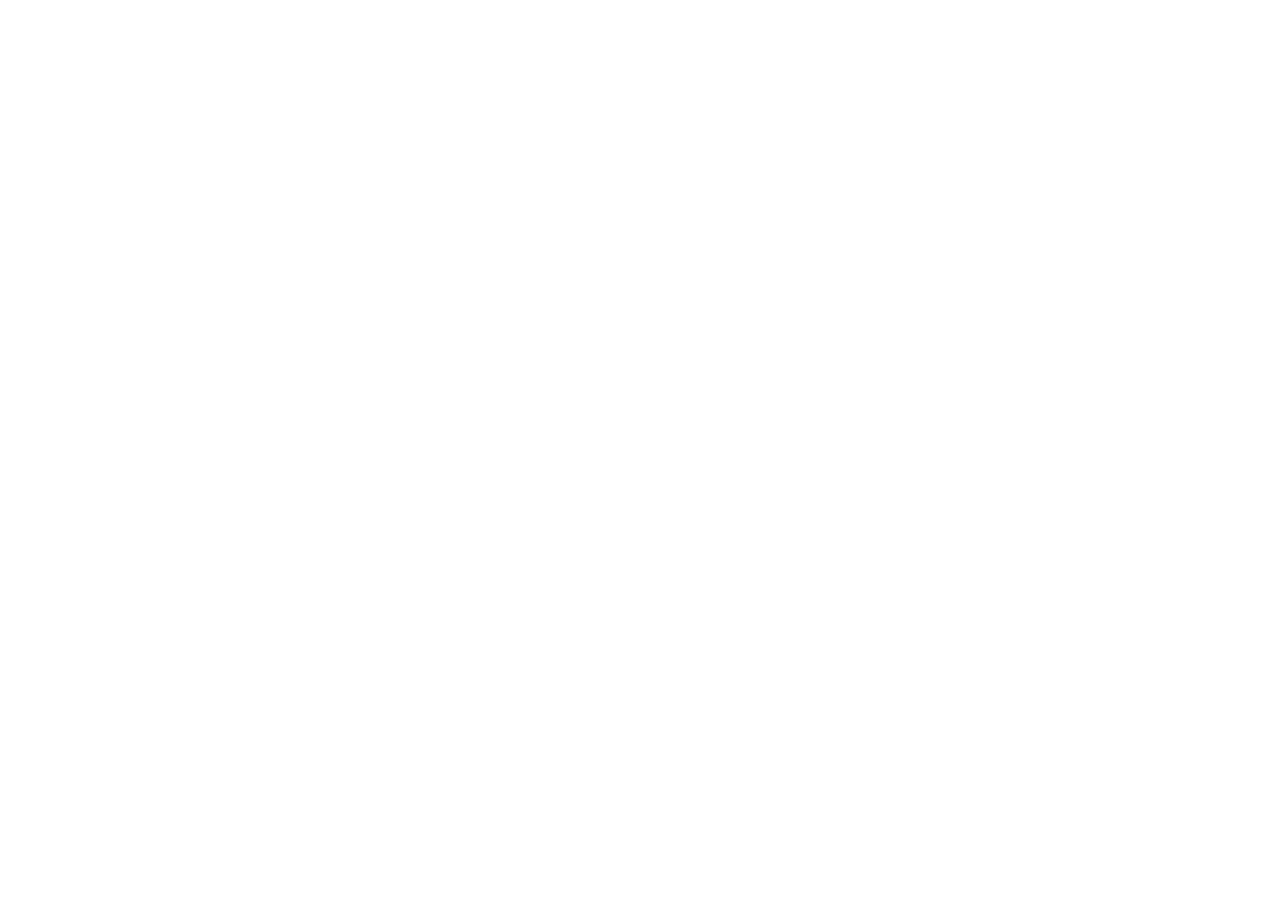
==== index.html @ b153191f "Initial commit" ====
<!DOCTYPE html>
<html lang="en">
  <head>
    <meta charset="UTF-8" />
    <meta name="viewport" content="width=device-width, initial-scale=1.0" />
    <title>Document</title>
    <link rel="stylesheet" href="css/styles.css" />
  </head>
  <body>
    <script src="js/scripts.js"></script>
  </body>
</html>
---- css/styles.css ----
*{
    box-sizing: border-box;
}

html{
    scroll-behavior: smooth;
}

img{
    display: block;
    max-width: 100%;
}

a{
    text-decoration: none;
    color: inherit;
}

ul{
    list-style: none;
    padding-left: 0;
    margin-top: 0;
    margin-bottom: 0;
}

body{
    font-family: sans-serif;
    margin: 0;
}
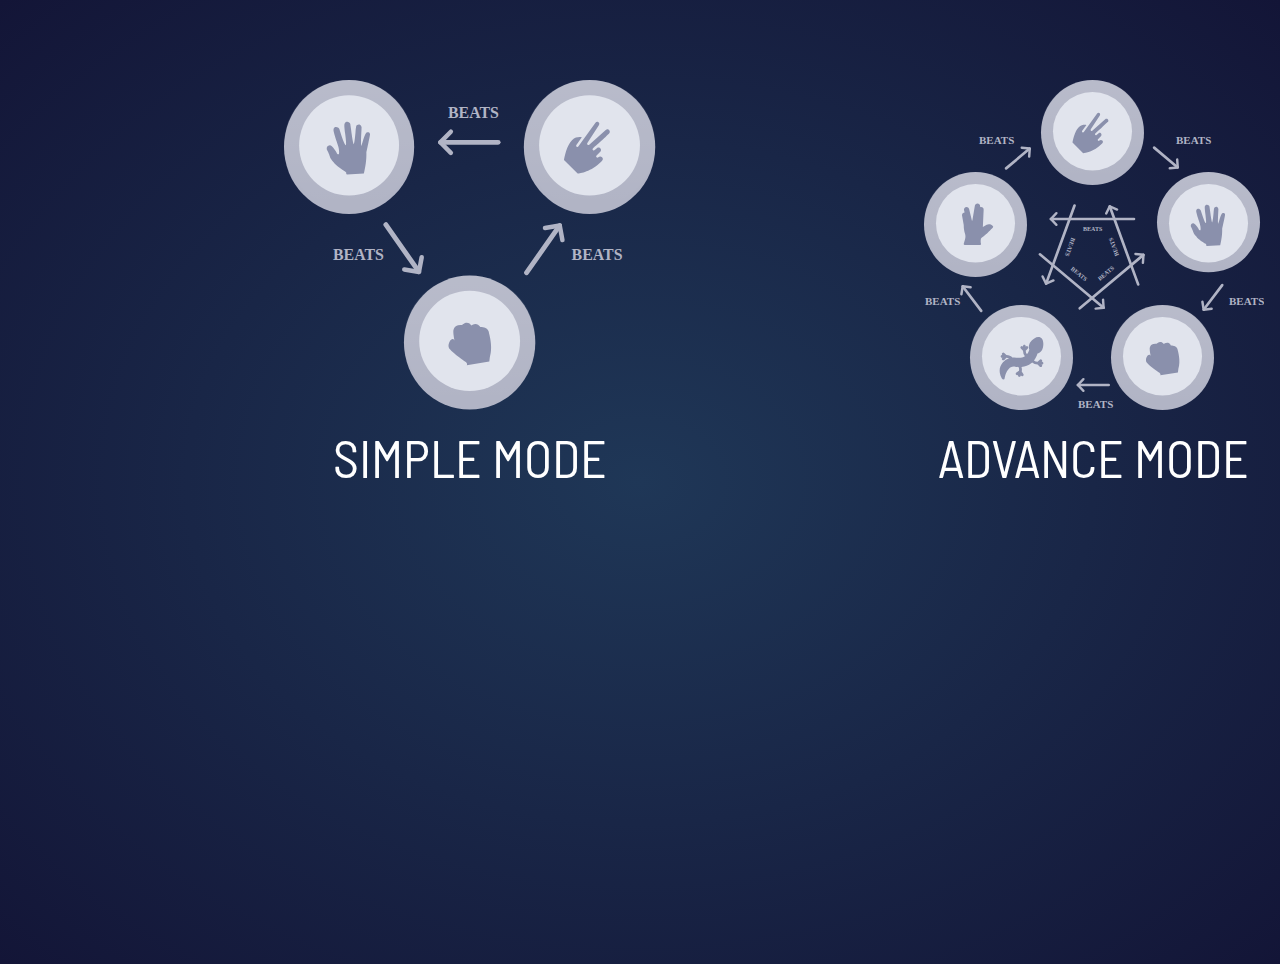
==== commit 1a1269dc: "update" ====
--- a/index.html
+++ b/index.html
@@ -3,10 +3,36 @@
   <head>
     <meta charset="UTF-8" />
     <meta name="viewport" content="width=device-width, initial-scale=1.0" />
-    <title>Document</title>
+    <title>HOME</title>
+    <link rel="preconnect" href="https://fonts.googleapis.com" />
+    <link rel="preconnect" href="https://fonts.gstatic.com" crossorigin />
+    <link
+      href="https://fonts.googleapis.com/css2?family=Barlow+Semi+Condensed:wght@600;700&family=Fraunces:ital,opsz,wght@0,9..144,700;1,9..144,700&family=Montserrat:ital,wght@0,100..900;1,100..900&family=Space+Grotesk:wght@300..700&display=swap"
+      rel="stylesheet"
+    />
     <link rel="stylesheet" href="css/styles.css" />
   </head>
   <body>
+    <main class="main">
+      <a class="gamesimple" href="./html/simple.html">
+        <div class="gamesimple">
+          <img
+            class="imgportada"
+            src="assets/images/image-rules.svg"
+            alt="Imagen modo juego simple"
+          />
+          <span class="title">SIMPLE MODE</span>
+        </div>
+      </a>
+      <div class="gameadvance">
+        <img
+          class="imgportada"
+          src="assets/images/image-rules-bonus.svg"
+          alt="magen modo juego avanzado"
+        />
+        <span class="title">ADVANCE MODE</span>
+      </div>
+    </main>
     <script src="js/scripts.js"></script>
   </body>
 </html>
--- a/css/styles.css
+++ b/css/styles.css
@@ -1,3 +1,7 @@
+/*typo
+Barlow Semi Condensed 
+semibold 600
+bold  700*/
 *{
     box-sizing: border-box;
 }
@@ -24,6 +28,68 @@
 }
 
 body{
-    font-family: sans-serif;
+    font-family: "Barlow Semi Condensed", sans-serif;
     margin: 0;
-}+    background-image: radial-gradient(#1F3757,#131537);
+    background-repeat: no-repeat;
+    height: 100vh;
+    color: white;
+}
+
+.main{
+    font-size: 52px;
+    display: flex;
+    flex-direction: column;
+    margin-inline: auto;
+    width: 375px;
+    margin-top: 32px;
+    padding: 16px;
+}
+
+@media screen and (width>786px) {
+    .main{
+        flex-direction: row;
+        width: 100%;
+        margin-top: 64px;
+    }
+}
+
+.imgportada{
+    margin-top: 16px;
+    margin-bottom: 16px;
+}
+
+@media screen and (width>786px) {
+    .imgportada{
+        margin-top: 0px;
+        height: 330px;
+    }
+}
+
+.gamesimple{
+    margin-inline: auto;
+    text-align: center;
+}
+
+
+.title{
+    width: 375px;
+    margin-top: 16px;
+    text-align: center;
+}
+@media screen and (width>786px) {
+    .title{
+        width: 100px;
+    }
+}
+
+.gameadvance{
+    margin-top: 32px;
+    text-align: center;
+}
+
+@media screen and (width>786px) {
+    .gameadvance{
+        margin-top: 0px;
+    }
+}
